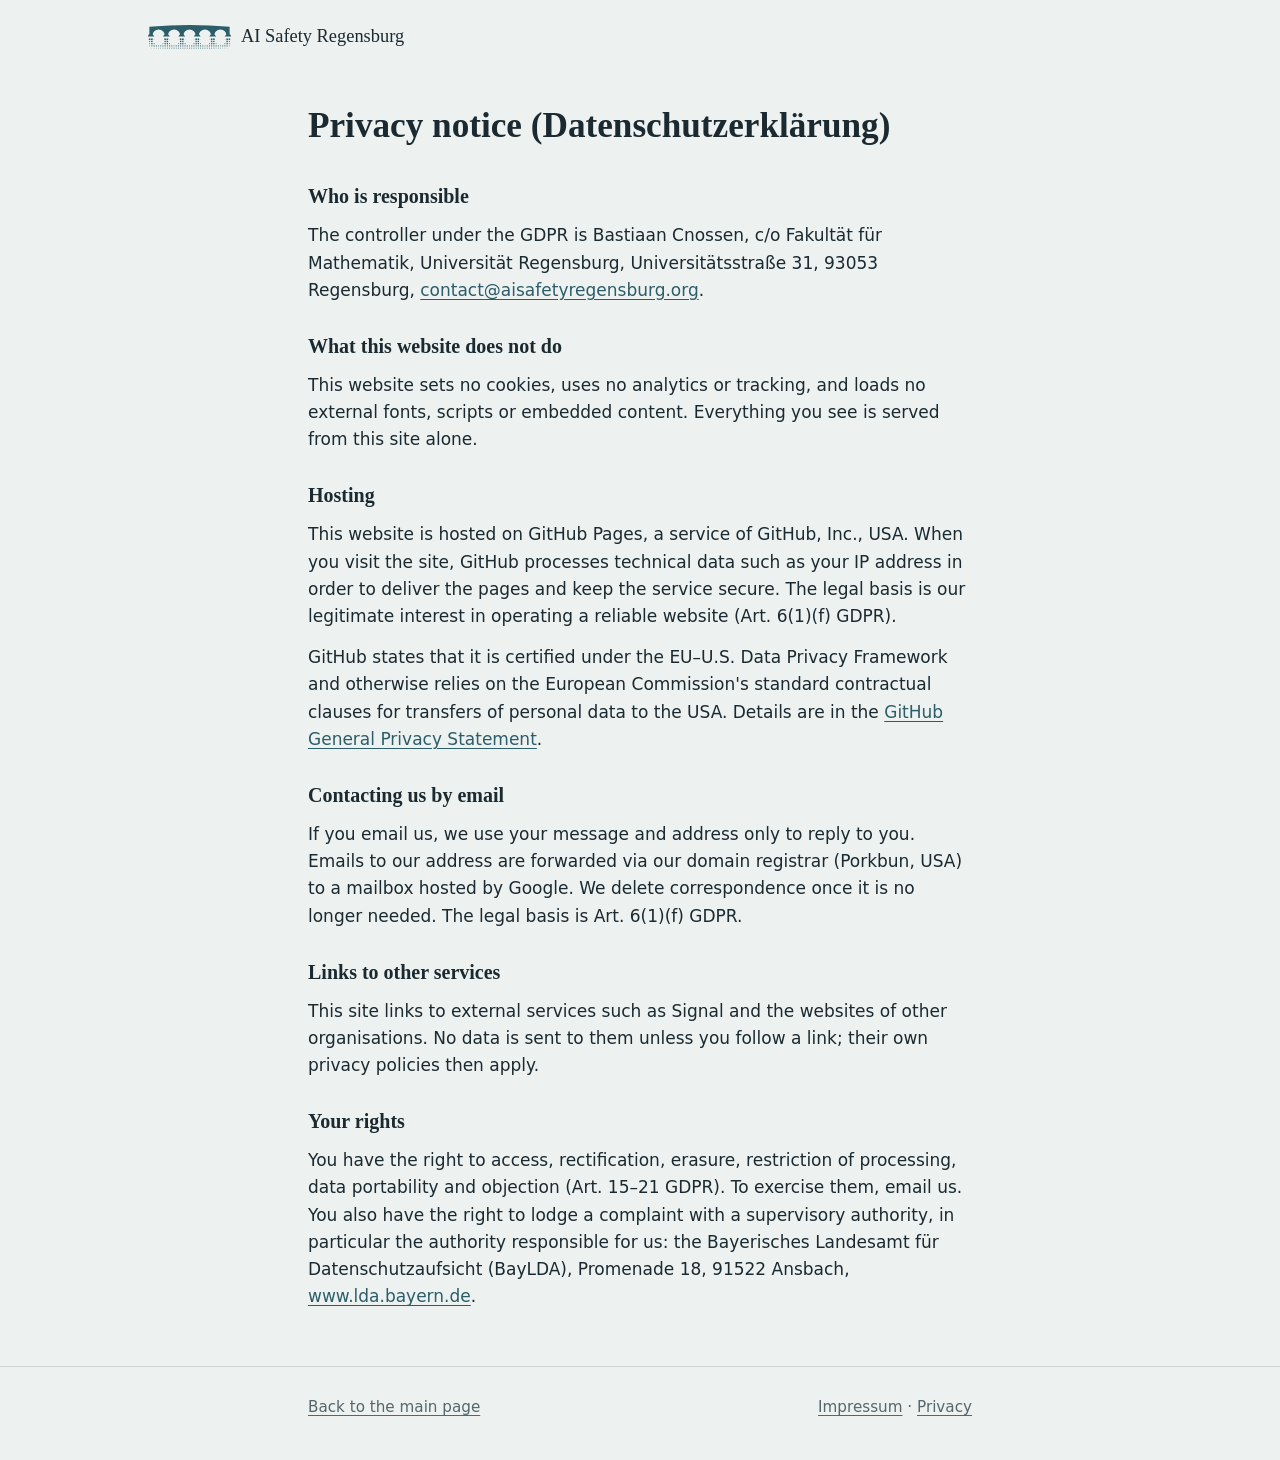
==== datenschutz.html @ 28c44011 "First version webpage" ====
<!doctype html>
<html lang="en">
<head>
  <meta charset="utf-8">
  <meta name="viewport" content="width=device-width, initial-scale=1">
  <title>Privacy · AI Safety Regensburg</title>
  <meta name="robots" content="noindex">
  <link rel="icon" href="favicon.svg" type="image/svg+xml">
  <link rel="stylesheet" href="style.css">
  <script src="email.js" defer></script>
</head>
<body>
  <header class="site-header">
    <div class="wrap">
      <a class="brand" href="./">
        <svg aria-hidden="true" focusable="false" viewBox="0 19.52 60 21.68" fill="currentColor"><path d="M1 22.92 Q30.00 20.32 59 22.92 V30 H56.80 V29.40 A4.48 4.48 0 0 0 47.84 29.40 V30 H45.64 V29.40 A4.48 4.48 0 0 0 36.68 29.40 V30 H34.48 V29.40 A4.48 4.48 0 0 0 25.52 29.40 V30 H23.32 V29.40 A4.48 4.48 0 0 0 14.36 29.40 V30 H12.16 V29.40 A4.48 4.48 0 0 0 3.20 29.40 V30 H1 Z M55.40 30 L56.80 28.20 H59.00 L60.40 30 Z M44.24 30 L45.64 28.20 H47.84 L49.24 30 Z M33.08 30 L34.48 28.20 H36.68 L38.08 30 Z M21.92 30 L23.32 28.20 H25.52 L26.92 30 Z M10.76 30 L12.16 28.20 H14.36 L15.76 30 Z M-0.40 30 L1.00 28.20 H3.20 L4.60 30 Z "/><rect x="0.63" y="31.43" width="1.14" height="1.14"/><rect x="2.22" y="31.42" width="1.17" height="1.17"/><rect x="4.25" y="31.85" width="0.30" height="0.30"/><rect x="11.82" y="31.42" width="1.17" height="1.17"/><rect x="13.42" y="31.42" width="1.17" height="1.17"/><rect x="15.47" y="31.87" width="0.27" height="0.27"/><rect x="21.88" y="31.88" width="0.23" height="0.23"/><rect x="23.02" y="31.42" width="1.17" height="1.17"/><rect x="24.62" y="31.42" width="1.17" height="1.17"/><rect x="26.67" y="31.87" width="0.27" height="0.27"/><rect x="33.07" y="31.87" width="0.27" height="0.27"/><rect x="34.22" y="31.42" width="1.17" height="1.17"/><rect x="35.82" y="31.42" width="1.17" height="1.17"/><rect x="37.88" y="31.88" width="0.23" height="0.23"/><rect x="44.27" y="31.87" width="0.27" height="0.27"/><rect x="45.42" y="31.42" width="1.17" height="1.17"/><rect x="47.02" y="31.42" width="1.17" height="1.17"/><rect x="55.45" y="31.85" width="0.30" height="0.30"/><rect x="56.62" y="31.42" width="1.17" height="1.17"/><rect x="58.23" y="31.43" width="1.14" height="1.14"/><rect x="0.85" y="33.25" width="0.70" height="0.70"/><rect x="2.30" y="33.10" width="0.99" height="0.99"/><rect x="11.93" y="33.13" width="0.93" height="0.93"/><rect x="13.50" y="33.10" width="0.99" height="0.99"/><rect x="23.12" y="33.12" width="0.96" height="0.96"/><rect x="24.72" y="33.12" width="0.96" height="0.96"/><rect x="34.32" y="33.12" width="0.96" height="0.96"/><rect x="35.92" y="33.12" width="0.96" height="0.96"/><rect x="45.50" y="33.10" width="0.99" height="0.99"/><rect x="47.13" y="33.13" width="0.93" height="0.93"/><rect x="56.70" y="33.10" width="0.99" height="0.99"/><rect x="58.45" y="33.25" width="0.70" height="0.70"/><rect x="0.90" y="34.90" width="0.60" height="0.60"/><rect x="2.35" y="34.75" width="0.90" height="0.90"/><rect x="4.08" y="34.88" width="0.65" height="0.65"/><rect x="10.53" y="34.93" width="0.55" height="0.55"/><rect x="11.95" y="34.75" width="0.90" height="0.90"/><rect x="13.55" y="34.75" width="0.90" height="0.90"/><rect x="15.28" y="34.88" width="0.65" height="0.65"/><rect x="21.70" y="34.90" width="0.60" height="0.60"/><rect x="23.15" y="34.75" width="0.90" height="0.90"/><rect x="24.75" y="34.75" width="0.90" height="0.90"/><rect x="26.48" y="34.88" width="0.65" height="0.65"/><rect x="32.88" y="34.88" width="0.65" height="0.65"/><rect x="34.35" y="34.75" width="0.90" height="0.90"/><rect x="35.95" y="34.75" width="0.90" height="0.90"/><rect x="37.70" y="34.90" width="0.60" height="0.60"/><rect x="44.08" y="34.88" width="0.65" height="0.65"/><rect x="45.55" y="34.75" width="0.90" height="0.90"/><rect x="47.15" y="34.75" width="0.90" height="0.90"/><rect x="48.93" y="34.93" width="0.55" height="0.55"/><rect x="55.28" y="34.88" width="0.65" height="0.65"/><rect x="56.75" y="34.75" width="0.90" height="0.90"/><rect x="58.50" y="34.90" width="0.60" height="0.60"/><rect x="0.95" y="36.55" width="0.49" height="0.49"/><rect x="2.43" y="36.43" width="0.74" height="0.74"/><rect x="4.03" y="36.43" width="0.74" height="0.74"/><rect x="5.64" y="36.44" width="0.72" height="0.72"/><rect x="7.29" y="36.49" width="0.62" height="0.62"/><rect x="8.85" y="36.45" width="0.70" height="0.70"/><rect x="10.43" y="36.43" width="0.74" height="0.74"/><rect x="12.03" y="36.43" width="0.74" height="0.74"/><rect x="13.63" y="36.43" width="0.74" height="0.74"/><rect x="15.23" y="36.43" width="0.74" height="0.74"/><rect x="16.84" y="36.44" width="0.72" height="0.72"/><rect x="18.49" y="36.49" width="0.62" height="0.62"/><rect x="20.04" y="36.44" width="0.72" height="0.72"/><rect x="21.63" y="36.43" width="0.74" height="0.74"/><rect x="23.23" y="36.43" width="0.74" height="0.74"/><rect x="24.83" y="36.43" width="0.74" height="0.74"/><rect x="26.43" y="36.43" width="0.74" height="0.74"/><rect x="28.04" y="36.44" width="0.72" height="0.72"/><rect x="29.69" y="36.49" width="0.62" height="0.62"/><rect x="31.24" y="36.44" width="0.72" height="0.72"/><rect x="32.83" y="36.43" width="0.74" height="0.74"/><rect x="34.43" y="36.43" width="0.74" height="0.74"/><rect x="36.03" y="36.43" width="0.74" height="0.74"/><rect x="37.63" y="36.43" width="0.74" height="0.74"/><rect x="39.24" y="36.44" width="0.72" height="0.72"/><rect x="40.89" y="36.49" width="0.62" height="0.62"/><rect x="42.44" y="36.44" width="0.72" height="0.72"/><rect x="44.03" y="36.43" width="0.74" height="0.74"/><rect x="45.63" y="36.43" width="0.74" height="0.74"/><rect x="47.23" y="36.43" width="0.74" height="0.74"/><rect x="48.83" y="36.43" width="0.74" height="0.74"/><rect x="50.45" y="36.45" width="0.70" height="0.70"/><rect x="52.09" y="36.49" width="0.62" height="0.62"/><rect x="53.64" y="36.44" width="0.72" height="0.72"/><rect x="55.23" y="36.43" width="0.74" height="0.74"/><rect x="56.83" y="36.43" width="0.74" height="0.74"/><rect x="58.55" y="36.55" width="0.49" height="0.49"/><rect x="2.65" y="38.25" width="0.29" height="0.29"/><rect x="4.21" y="38.21" width="0.38" height="0.38"/><rect x="5.80" y="38.20" width="0.39" height="0.39"/><rect x="7.38" y="38.18" width="0.44" height="0.44"/><rect x="8.95" y="38.15" width="0.49" height="0.49"/><rect x="10.55" y="38.15" width="0.49" height="0.49"/><rect x="12.11" y="38.11" width="0.57" height="0.57"/><rect x="13.71" y="38.11" width="0.59" height="0.59"/><rect x="15.31" y="38.11" width="0.59" height="0.59"/><rect x="16.91" y="38.11" width="0.59" height="0.59"/><rect x="18.51" y="38.11" width="0.59" height="0.59"/><rect x="20.11" y="38.11" width="0.59" height="0.59"/><rect x="21.71" y="38.11" width="0.59" height="0.59"/><rect x="23.31" y="38.11" width="0.59" height="0.59"/><rect x="24.91" y="38.11" width="0.59" height="0.59"/><rect x="26.51" y="38.11" width="0.59" height="0.59"/><rect x="28.11" y="38.11" width="0.59" height="0.59"/><rect x="29.71" y="38.11" width="0.59" height="0.59"/><rect x="31.31" y="38.11" width="0.59" height="0.59"/><rect x="32.91" y="38.11" width="0.59" height="0.59"/><rect x="34.51" y="38.11" width="0.59" height="0.59"/><rect x="36.11" y="38.11" width="0.59" height="0.59"/><rect x="37.71" y="38.11" width="0.59" height="0.59"/><rect x="39.31" y="38.11" width="0.59" height="0.59"/><rect x="40.91" y="38.11" width="0.59" height="0.59"/><rect x="42.51" y="38.11" width="0.59" height="0.59"/><rect x="44.11" y="38.11" width="0.59" height="0.59"/><rect x="45.71" y="38.11" width="0.59" height="0.59"/><rect x="47.31" y="38.11" width="0.57" height="0.57"/><rect x="48.95" y="38.15" width="0.49" height="0.49"/><rect x="50.55" y="38.15" width="0.49" height="0.49"/><rect x="52.18" y="38.18" width="0.44" height="0.44"/><rect x="53.80" y="38.20" width="0.39" height="0.39"/><rect x="55.41" y="38.21" width="0.38" height="0.38"/><rect x="57.05" y="38.25" width="0.29" height="0.29"/></svg>
        AI Safety Regensburg
      </a>
    </div>
  </header>

  <main class="wrap legal">
    <h1>Privacy notice (Datenschutzerklärung)</h1>
    <!-- Hosting and supervisory-authority details verified 6 Nov 2026.  -->

    <h2>Who is responsible</h2>
    <p>The controller under the GDPR is Bastiaan Cnossen, c/o Fakultät für Mathematik, Universität Regensburg, Universitätsstraße 31, 93053 Regensburg, <span data-email="show">contact [at] aisafetyregensburg [dot] org</span>.</p>

    <h2>What this website does not do</h2>
    <p>This website sets no cookies, uses no analytics or tracking, and loads no external fonts, scripts or embedded content. Everything you see is served from this site alone.</p>

    <h2>Hosting</h2>
    <p>This website is hosted on GitHub Pages, a service of GitHub, Inc., USA. When you visit the site, GitHub processes technical data such as your IP address in order to deliver the pages and keep the service secure. The legal basis is our legitimate interest in operating a reliable website (Art. 6(1)(f) GDPR).</p>
    <p>GitHub states that it is certified under the EU–U.S. Data Privacy Framework and otherwise relies on the European Commission's standard contractual clauses for transfers of personal data to the USA. Details are in the <a href="https://docs.github.com/en/site-policy/privacy-policies/github-general-privacy-statement">GitHub General Privacy Statement</a>.</p>

    <h2>Contacting us by email</h2>
    <p>If you email us, we use your message and address only to reply to you. Emails to our address are forwarded via our domain registrar (Porkbun, USA) to a mailbox hosted by Google. We delete correspondence once it is no longer needed. The legal basis is Art. 6(1)(f) GDPR.</p>

    <h2>Links to other services</h2>
    <p>This site links to external services such as Signal and the websites of other organisations. No data is sent to them unless you follow a link; their own privacy policies then apply.</p>

    <h2>Your rights</h2>
    <p>You have the right to access, rectification, erasure, restriction of processing, data portability and objection (Art. 15–21 GDPR). To exercise them, email us. You also have the right to lodge a complaint with a supervisory authority, in particular the authority responsible for us: the Bayerisches Landesamt für Datenschutzaufsicht (BayLDA), Promenade 18, 91522 Ansbach, <a href="https://www.lda.bayern.de/">www.lda.bayern.de</a>.</p>
  </main>

  <footer class="site-footer">
    <div class="wrap">
      <p><a href="./">Back to the main page</a></p>
      <p><a href="impressum.html">Impressum</a> · <a href="datenschutz.html">Privacy</a></p>
    </div>
  </footer>
</body>
</html>
---- style.css ----
/* AI Safety Regensburg — shared styles.
   No external fonts or scripts: everything is served from this site (GDPR-friendly). */

:root {
  --mist: #edf1f0;      /* page background: river mist */
  --ink: #1b2a30;       /* body text: deep slate */
  --muted: #55666c;     /* secondary text */
  --danube: #2c5d69;    /* accent: Danube green-blue */
  --stone: #a2978a;     /* bridge sandstone, for the drawing and rules */
  --line: #cfd8d6;      /* hairlines */
  --surface: #ffffff;
  --on-accent: #ffffff;

  --serif: "Iowan Old Style", "Palatino Linotype", Palatino, "Book Antiqua", Georgia, serif;
  --sans: system-ui, -apple-system, "Segoe UI", Roboto, "Helvetica Neue", Arial, sans-serif;

  color-scheme: light dark;
}

@media (prefers-color-scheme: dark) {
  :root {
    --mist: #121d21;
    --ink: #e3eae8;
    --muted: #9fb0b3;
    --danube: #86bcc7;
    --stone: #8d8378;
    --line: #2a393e;
    --surface: #18262b;
    --on-accent: #0f1a1d;
  }
}

* { box-sizing: border-box; }

html { -webkit-text-size-adjust: 100%; }

body {
  margin: 0;
  background: var(--mist);
  color: var(--ink);
  font-family: var(--sans);
  font-size: 1.0625rem;
  line-height: 1.6;
}

a { color: var(--danube); text-underline-offset: 0.18em; }
a:hover { text-decoration-thickness: 2px; }

:focus-visible { outline: 3px solid var(--danube); outline-offset: 3px; border-radius: 2px; }

.skip { position: absolute; left: -999px; }
.skip:focus { left: 16px; top: 16px; background: var(--surface); padding: 8px 12px; z-index: 10; }

.wrap { max-width: 44rem; margin: 0 auto; padding: 0 20px; }

/* Header */
.site-header { padding: 22px 0; }
.site-header .wrap { display: flex; align-items: center; justify-content: space-between; gap: 16px; max-width: 64rem; }
.brand { display: flex; align-items: center; gap: 10px; color: var(--ink); text-decoration: none; font-family: var(--serif); font-size: 1.15rem; }
.brand svg { height: 30px; width: auto; flex: none; color: var(--danube); }
.site-header nav a { color: var(--muted); text-decoration: none; margin-left: 18px; font-size: 0.95rem; }
.site-header nav a:hover { color: var(--ink); }

/* Hero */
.hero { padding-top: 40px; padding-bottom: 8px; }
.hero h1 {
  font-family: var(--serif);
  font-weight: 600;
  font-size: clamp(2.4rem, 7vw, 4rem);
  line-height: 1.05;
  letter-spacing: -0.01em;
  margin: 0 0 22px;
}
.hero .lede { font-size: 1.25rem; line-height: 1.5; margin: 0 0 14px; max-width: 36rem; }
.hero .status { color: var(--muted); margin: 0 0 28px; max-width: 36rem; }

.actions { display: flex; flex-wrap: wrap; gap: 12px; }
.button {
  display: inline-block;
  padding: 12px 20px;
  border-radius: 999px;
  font-weight: 600;
  text-decoration: none;
  border: 2px solid var(--danube);
}
.button.primary { background: var(--danube); color: var(--on-accent); }
.button.secondary { color: var(--danube); }
.button:hover { text-decoration: none; filter: brightness(1.08); }

/* The bridge: the one decorative element on the page */
.bridge { margin: 56px auto 8px; padding: 0 20px; max-width: 64rem; color: var(--danube); opacity: 0.9; }
.bridge svg { display: block; width: 100%; height: auto; }

/* Sections */
main section { padding-top: 40px; padding-bottom: 8px; }
main h2 {
  font-family: var(--serif);
  font-weight: 600;
  font-size: 1.7rem;
  line-height: 1.2;
  margin: 0 0 14px;
}
main p { margin: 0 0 14px; }

.plans { margin: 8px 0 0; }
.plans dt { font-weight: 650; margin-top: 16px; }
.plans dd { margin: 2px 0 0; color: var(--ink); }
.plans + p { margin-top: 22px; }

.empty {
  border-left: 3px solid var(--stone);
  padding: 4px 0 4px 16px;
  color: var(--muted);
}

.links { list-style: none; padding: 0; margin: 8px 0 0; }
.links li { padding: 12px 0; border-top: 1px solid var(--line); }
.links li:last-child { border-bottom: 1px solid var(--line); }
.links a { font-weight: 600; }
.links span { display: block; color: var(--muted); font-size: 0.97rem; }

.support { text-align: center; padding-top: 56px; }
.support h2 { font-family: var(--sans); font-size: 1rem; font-weight: 600; color: var(--muted); margin-bottom: 18px; }
.partner { display: inline-block; padding: 14px 20px; border-radius: 10px; }
.partner { max-width: 100%; }
.partner img { display: block; width: 320px; max-width: 100%; height: auto; }
.support p { color: var(--muted); font-size: 0.95rem; margin-top: 12px; }
@media (prefers-color-scheme: dark) {
  .partner { background: #edf1f0; } /* keep SAIGE's own colours legible on the dark page */
}

.contact-row { display: flex; gap: 32px; align-items: flex-start; }
.contact-row p { flex: 1; }
.qr { margin: 0; width: 150px; flex: none; text-align: center; }
.qr svg { display: block; width: 150px; height: 150px; border-radius: 8px; }
.qr figcaption { font-size: 0.85rem; color: var(--muted); margin-top: 8px; line-height: 1.35; }
@media (max-width: 700px) { .qr { display: none; } } /* on a phone, tapping the link is easier */

/* Footer */
.site-footer { margin-top: 56px; padding: 28px 0 40px; border-top: 1px solid var(--line); color: var(--muted); font-size: 0.95rem; }
.site-footer .wrap { display: flex; flex-wrap: wrap; justify-content: space-between; gap: 10px 24px; }
.site-footer a { color: var(--muted); }
.site-footer p { margin: 0; }

/* Legal pages */
.legal h1 { font-family: var(--serif); font-weight: 600; font-size: 2.2rem; margin: 24px 0 18px; }
.legal h2 { font-size: 1.25rem; margin-top: 30px; }
.placeholder { background: #ffe9a8; color: #3a2f00; padding: 0 4px; border-radius: 3px; }

@media (max-width: 560px) {
  body { font-size: 1rem; }
  .site-header nav a { margin-left: 12px; }
  .hero { padding-top: 24px; }
  .hero .lede { font-size: 1.12rem; }
  .button { width: 100%; text-align: center; }
  .site-header nav { display: none; }
  .bridge { overflow: hidden; padding: 0; }
  .bridge svg { width: 200%; max-width: none; margin-left: -50%; }
}
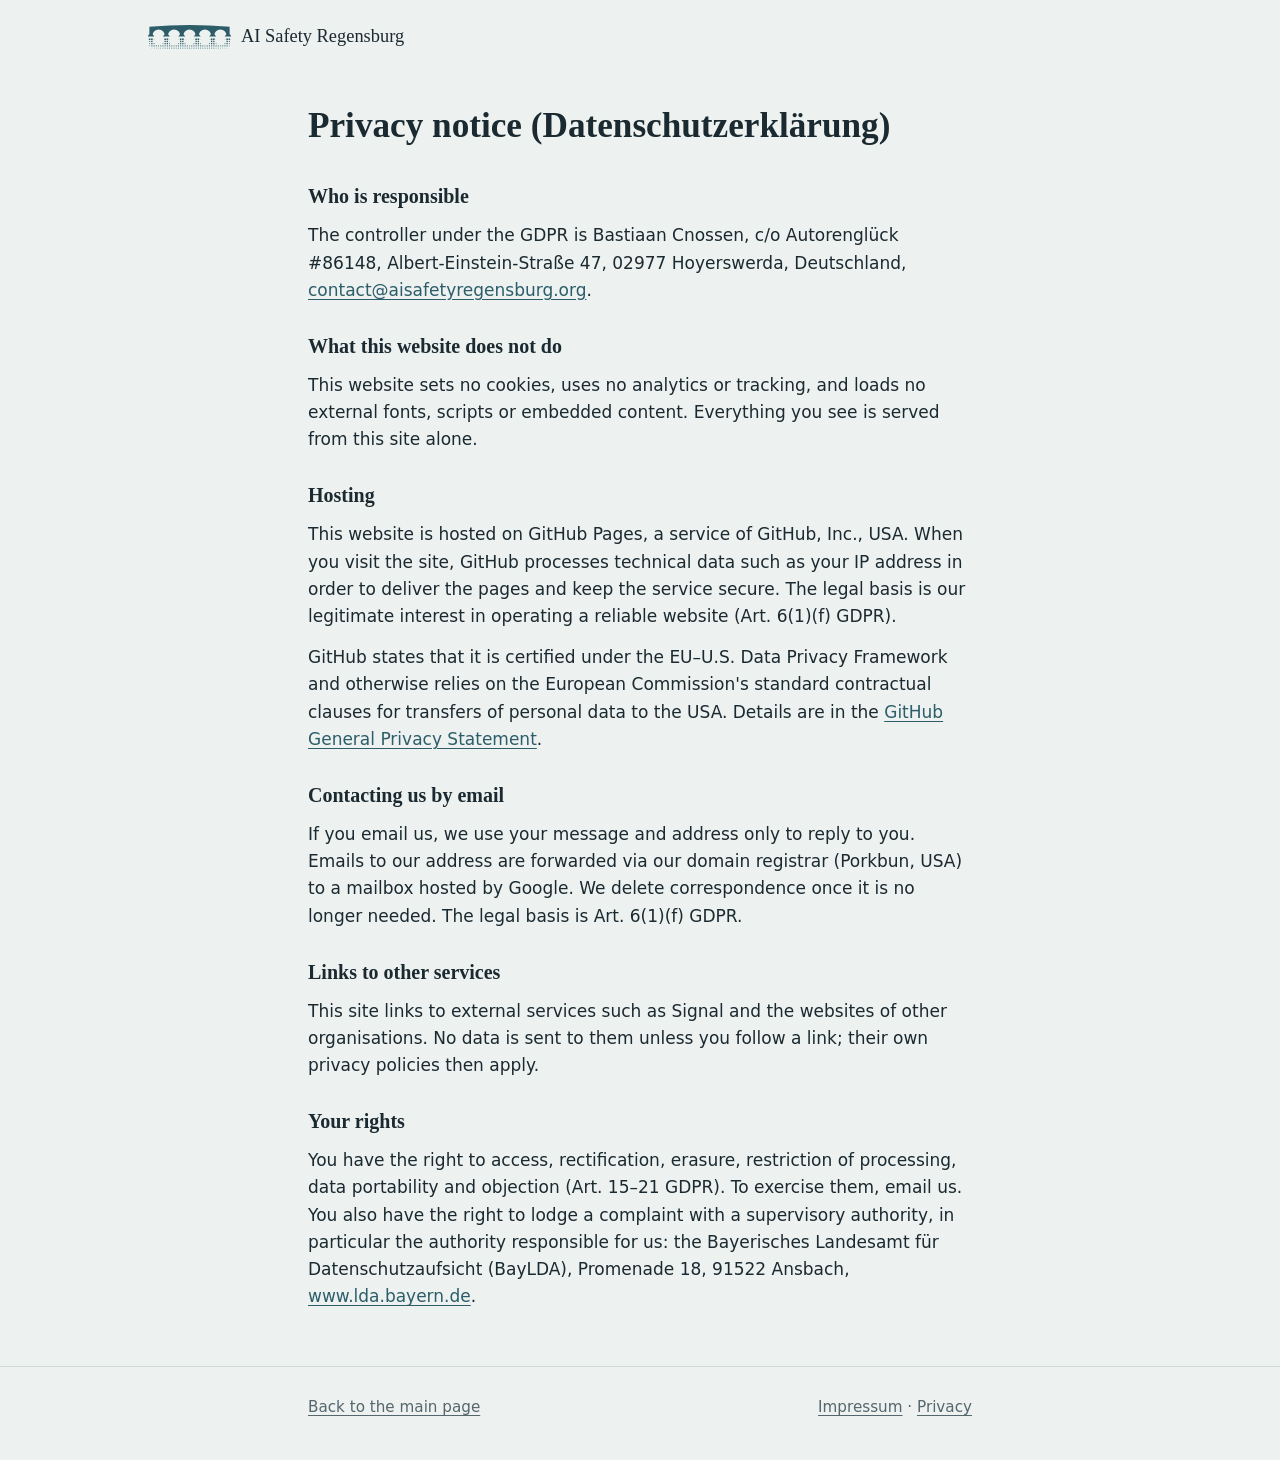
==== commit b10a3d5f: "Update postal address in Impressum and privacy policy" ====
--- a/datenschutz.html
+++ b/datenschutz.html
@@ -24,7 +24,7 @@
     <!-- Hosting and supervisory-authority details verified 6 Nov 2026.  -->
 
     <h2>Who is responsible</h2>
-    <p>The controller under the GDPR is Bastiaan Cnossen, c/o Fakultät für Mathematik, Universität Regensburg, Universitätsstraße 31, 93053 Regensburg, <span data-email="show">contact [at] aisafetyregensburg [dot] org</span>.</p>
+    <p>The controller under the GDPR is Bastiaan Cnossen, c/o Autorenglück #86148, Albert-Einstein-Straße 47, 02977 Hoyerswerda, Deutschland, <span data-email="show">contact [at] aisafetyregensburg [dot] org</span>.</p>
 
     <h2>What this website does not do</h2>
     <p>This website sets no cookies, uses no analytics or tracking, and loads no external fonts, scripts or embedded content. Everything you see is served from this site alone.</p>
